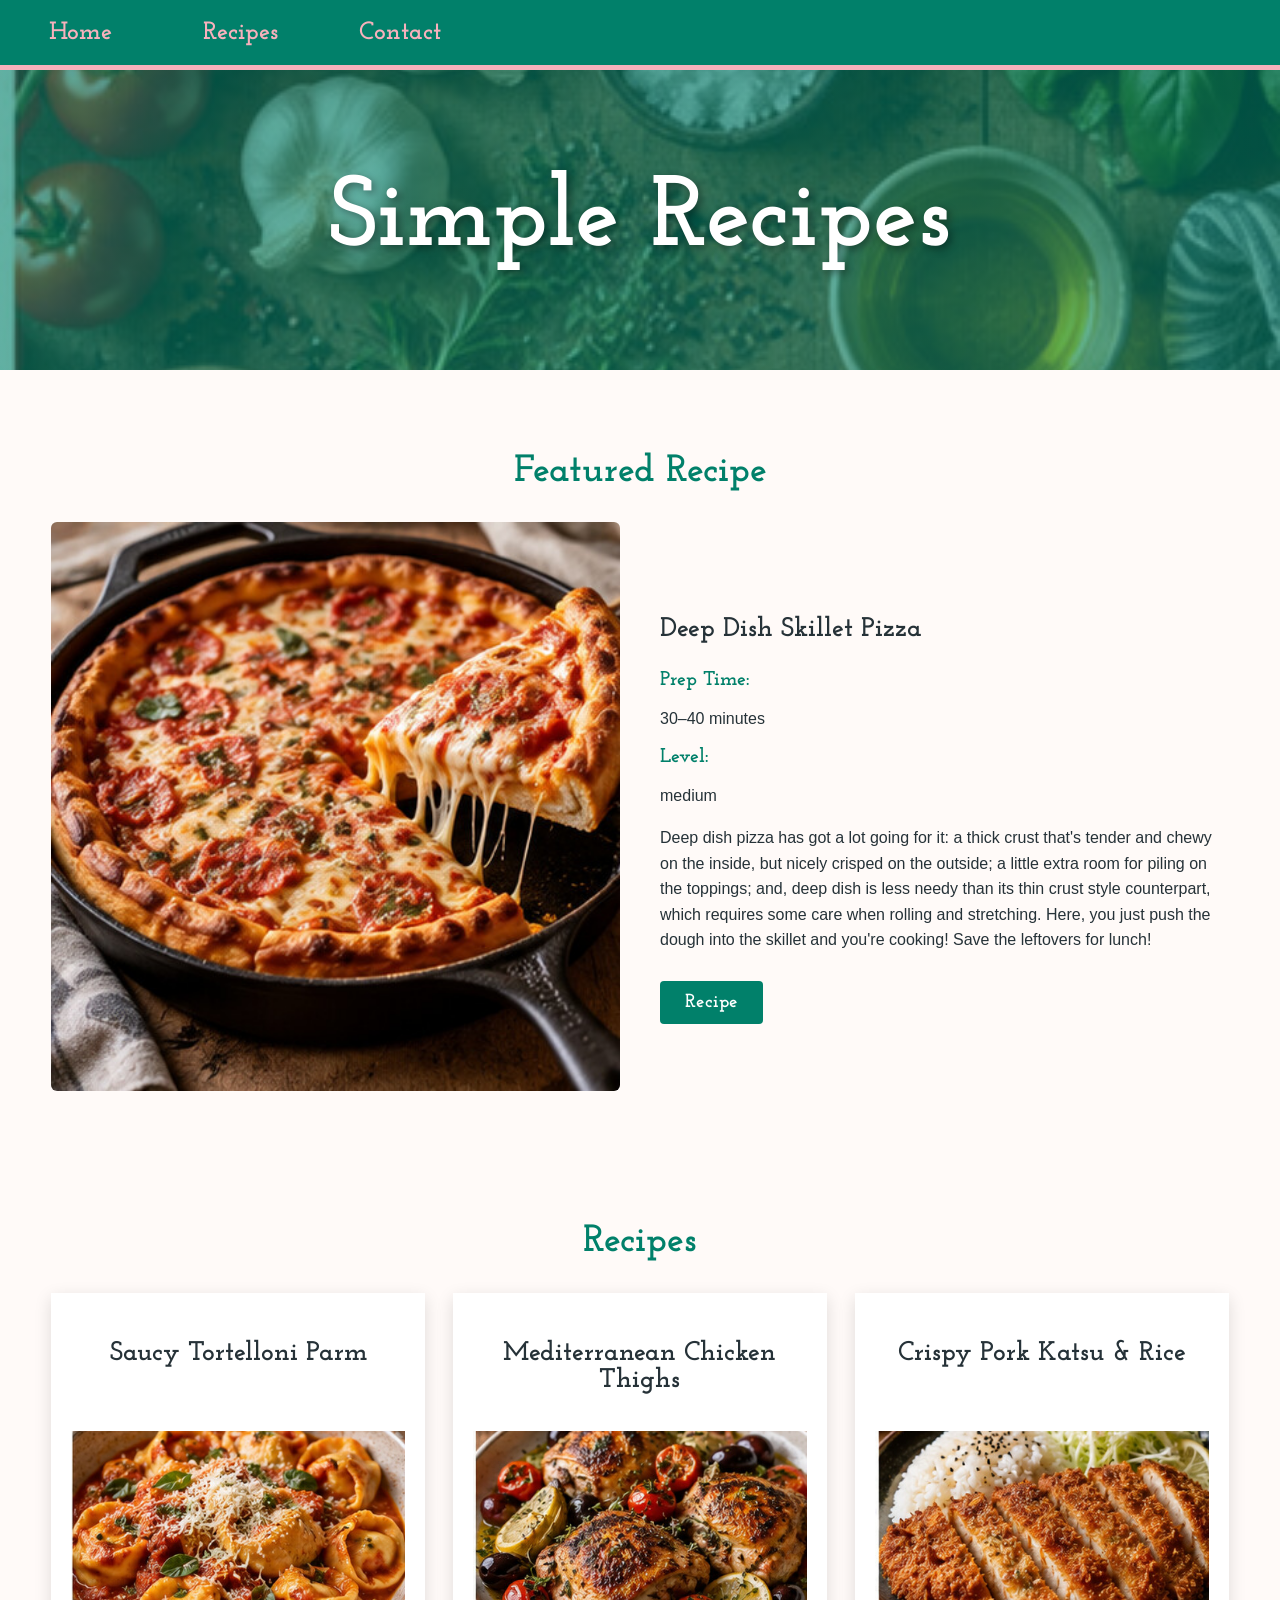
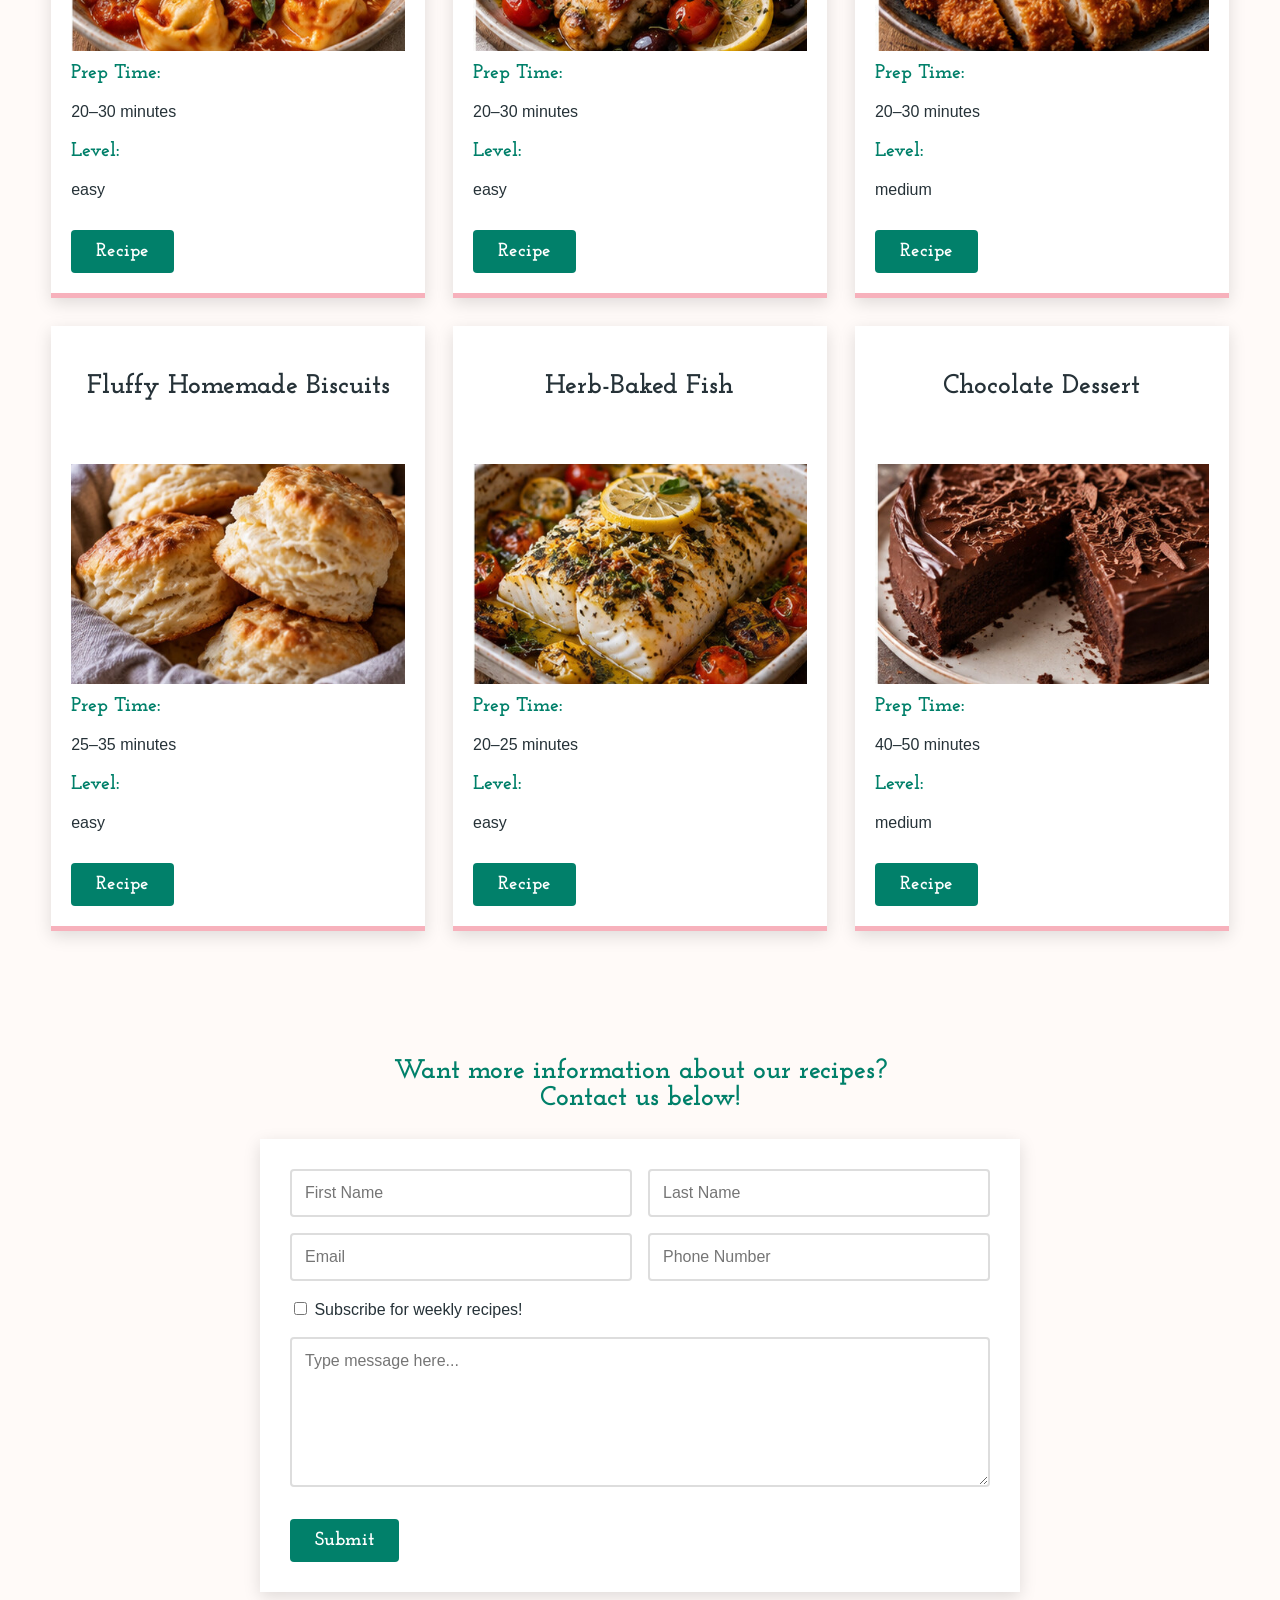
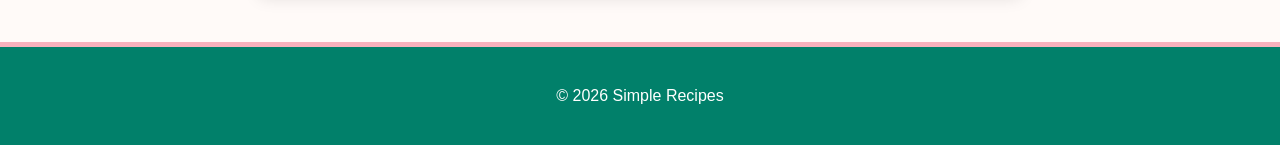
==== simple-recipes/index.html @ d13cb892 "Add files via upload" ====
<!DOCTYPE html>
<html lang="en">
<head>
  <meta charset="UTF-8">
  <meta name="viewport" content="width=device-width, initial-scale=1.0">
  <title>Simple Recipes</title>
  <link rel="stylesheet" href="css/style.css">
</head>
<body>
  <!-- NAVBAR -->
  <nav class="nav-bar">
    <ul>
      <li><a href="#">Home</a></li>
      <li class="drop">
        <a href="#recipes">Recipes</a>
        <div class="rollover-menu">
          <a href="#featured">Featured Recipe</a>
          <a href="#pasta">Pasta</a>
          <a href="#chicken">Chicken</a>
          <a href="#pork">Pork</a>
          <a href="#biscuits">Biscuits</a>
          <a href="#fish">Fish</a>
          <a href="#dessert">Dessert</a>
        </div>
      </li>
      <li><a href="#contact">Contact</a></li>
    </ul>
  </nav>

  <!-- HEADER -->
  <header>
    <h1>Simple Recipes</h1>
  </header>

  <!-- RECIPES -->
  <main id="recipes">
    <section>
      <div id="featured" class="featured-recipe">
        <h2>Featured Recipe</h2>
        <div class="featured-content">
          <div><img src="images/skillet-pizza.jpeg" alt="Deep Dish Skillet Pizza"></div>
          <div>
            <h3>Deep Dish Skillet Pizza</h3>
            <h4>Prep Time:</h4>
            <p>30–40 minutes</p>
            <h4>Level:</h4>
            <p>medium</p>
            <p>Deep dish pizza has got a lot going for it: a thick crust that's tender and chewy on the inside, but nicely crisped on the outside; a little extra room for piling on the toppings; and, deep dish is less needy than its thin crust style counterpart, which requires some care when rolling and stretching. Here, you just push the dough into the skillet and you're cooking! Save the leftovers for lunch!</p>
            <a class="recipe-button" href="#">Recipe</a>
          </div>
        </div>
      </div>

      <div class="recipes">
        <h2>Recipes</h2>
        <div class="recipe-grid">
          <article id="pasta" class="recipe-card">
            <h3>Saucy Tortelloni Parm</h3>
            <img src="images/tortelloni.jpeg" alt="Saucy Tortelloni Parm">
            <h4>Prep Time:</h4><p>20–30 minutes</p>
            <h4>Level:</h4><p>easy</p>
            <a class="recipe-button" href="#">Recipe</a>
          </article>
          <article id="chicken" class="recipe-card">
            <h3>Mediterranean Chicken Thighs</h3>
            <img src="images/chicken.jpeg" alt="Mediterranean Chicken Thighs">
            <h4>Prep Time:</h4><p>20–30 minutes</p>
            <h4>Level:</h4><p>easy</p>
            <a class="recipe-button" href="#">Recipe</a>
          </article>
          <article id="pork" class="recipe-card">
            <h3>Crispy Pork Katsu &amp; Rice</h3>
            <img src="images/pork.jpeg" alt="Crispy Pork Katsu and Rice">
            <h4>Prep Time:</h4><p>20–30 minutes</p>
            <h4>Level:</h4><p>medium</p>
            <a class="recipe-button" href="#">Recipe</a>
          </article>
          <article id="biscuits" class="recipe-card">
            <h3>Fluffy Homemade Biscuits</h3>
            <img src="images/biscuits.jpeg" alt="Fluffy Homemade Biscuits">
            <h4>Prep Time:</h4><p>25–35 minutes</p>
            <h4>Level:</h4><p>easy</p>
            <a class="recipe-button" href="#">Recipe</a>
          </article>
          <article id="fish" class="recipe-card">
            <h3>Herb-Baked Fish</h3>
            <img src="images/fish.jpeg" alt="Herb-Baked Fish">
            <h4>Prep Time:</h4><p>20–25 minutes</p>
            <h4>Level:</h4><p>easy</p>
            <a class="recipe-button" href="#">Recipe</a>
          </article>
          <article id="dessert" class="recipe-card">
            <h3>Chocolate Dessert</h3>
            <img src="images/dessert.jpeg" alt="Chocolate Dessert">
            <h4>Prep Time:</h4><p>40–50 minutes</p>
            <h4>Level:</h4><p>medium</p>
            <a class="recipe-button" href="#">Recipe</a>
          </article>
        </div>
      </div>
    </section>

    <!-- CONTACT -->
    <section id="contact" class="contact-section">
      <h3>Want more information about our recipes?<br>Contact us below!</h3>
      <form>
        <div class="form-row">
          <input type="text" name="firstName" placeholder="First Name">
          <input type="text" name="lastName" placeholder="Last Name">
        </div>
        <div class="form-row">
          <input type="email" name="email" placeholder="Email">
          <input type="tel" name="phone" placeholder="Phone Number">
        </div>
        <label class="subscription">
          <input type="checkbox" name="subscription">
          Subscribe for weekly recipes!
        </label>
        <textarea name="message" placeholder="Type message here..."></textarea>
        <input type="submit" value="Submit">
      </form>
    </section>
  </main>

  <footer><p>&copy; 2026 Simple Recipes</p></footer>
</body>
</html>
---- simple-recipes/css/style.css ----
@import url('https://fonts.googleapis.com/css2?family=Josefin+Slab:wght@400;600;800&display=swap');

:root {
  --green: rgb(1, 128, 106);
  --mint: rgb(149, 238, 223);
  --pink: rgb(247, 177, 188);
  --white: #fff;
  --dark: #263238;
}

* { box-sizing: border-box; }

html {
  overflow-x: hidden;
  scroll-behavior: smooth;
}

body {
  margin: 0;
  color: var(--dark);
  font-family: Arial, Helvetica, sans-serif;
  background: #fffaf8;
}

/* NAVBAR */
.nav-bar {
  position: sticky;
  top: 0;
  z-index: 9;
}

.nav-bar ul {
  display: flex;
  align-items: center;
  margin: 0;
  padding: 0;
  list-style-type: none;
  background-color: var(--green);
  border-bottom: 5px solid var(--pink);
}

.nav-bar a {
  display: block;
  width: 160px;
  padding: 20px;
  color: var(--pink);
  font-family: 'Josefin Slab', serif;
  font-size: 25px;
  font-weight: 800;
  text-align: center;
  text-decoration: none;
  transition: background-color .3s ease-in;
}

.nav-bar a:hover {
  color: white;
  background-color: var(--mint);
  box-shadow: 0 8px 16px rgba(0, 0, 0, .7);
}

.drop { position: relative; }

.rollover-menu {
  display: none;
  position: absolute;
  left: 0;
  background-color: white;
  box-shadow: 0 8px 16px rgba(0, 0, 0, .2);
}

.rollover-menu a {
  width: 230px;
  color: var(--green);
  font-size: 20px;
  text-align: left;
}

.drop:hover .rollover-menu { display: block; }

/* HEADER */
header {
  min-height: 300px;
  display: grid;
  place-items: center;
  padding: 40px 20px;
  color: white;
  text-align: center;
  background: linear-gradient(rgba(1,128,106,.62), rgba(1,128,106,.62)),
              url('../images/header.jpeg') center/cover no-repeat;
}

header h1 {
  margin: 0;
  font-family: 'Josefin Slab', serif;
  font-size: clamp(52px, 8vw, 100px);
  text-shadow: 3px 3px 8px rgba(0,0,0,.4);
}

main { width: min(1200px, 92%); margin: auto; }
h2, h3, h4 { font-family: 'Josefin Slab', serif; }
h2 { color: var(--green); font-size: 38px; text-align: center; }
h3 { font-size: 27px; }
h4 { margin: 12px 0 3px; color: var(--green); font-size: 20px; }
p { line-height: 1.6; }

.featured-recipe, .recipes, .contact-section { padding: 50px 0; scroll-margin-top: 85px; }
.featured-content { display: grid; grid-template-columns: 1fr 1fr; gap: 40px; align-items: center; }
.featured-content img, .recipe-card img { width: 100%; display: block; object-fit: cover; }
.featured-content img { min-height: 420px; border-radius: 6px; }

.recipe-button,
input[type="submit"] {
  display: inline-block;
  margin-top: 12px;
  border: 0;
  border-radius: 4px;
  padding: 12px 25px;
  color: white;
  background: var(--green);
  font: 800 19px 'Josefin Slab', serif;
  text-decoration: none;
  cursor: pointer;
}

.recipe-button:hover, input[type="submit"]:hover { color: var(--dark); background: var(--mint); }

.recipe-grid { display: grid; grid-template-columns: repeat(3, 1fr); gap: 28px; }
.recipe-card { padding: 20px; background: white; border-bottom: 5px solid var(--pink); box-shadow: 0 5px 16px rgba(0,0,0,.13); scroll-margin-top: 85px; }
.recipe-card img { height: 220px; }
.recipe-card h3 { min-height: 64px; text-align: center; }

/* CONTACT */
.contact-section h3 { color: var(--green); text-align: center; }
form { max-width: 760px; margin: auto; padding: 30px; background: white; box-shadow: 0 5px 16px rgba(0,0,0,.13); }
.form-row { display: grid; grid-template-columns: 1fr 1fr; gap: 16px; }
input[type="text"], input[type="email"], input[type="tel"], textarea {
  width: 100%; margin-bottom: 16px; border: 2px solid #ddd; border-radius: 4px; padding: 13px; font: inherit;
}
input:focus, textarea:focus { outline: 2px solid var(--mint); border-color: var(--green); }
.subscription { display: block; margin: 2px 0 18px; }
textarea { min-height: 150px; resize: vertical; }

footer {
  width: 100%;
  padding: 20px;
  color: white;
  text-align: center;
  background-color: var(--green);
  border-top: 5px solid var(--pink);
}

@media (max-width: 760px) {
  .nav-bar a { width: auto; padding: 16px 12px; font-size: 20px; }
  .rollover-menu a { width: 210px; }
  .featured-content, .recipe-grid, .form-row { grid-template-columns: 1fr; }
  .featured-content img { min-height: 280px; }
  .recipe-card h3 { min-height: 0; }
}
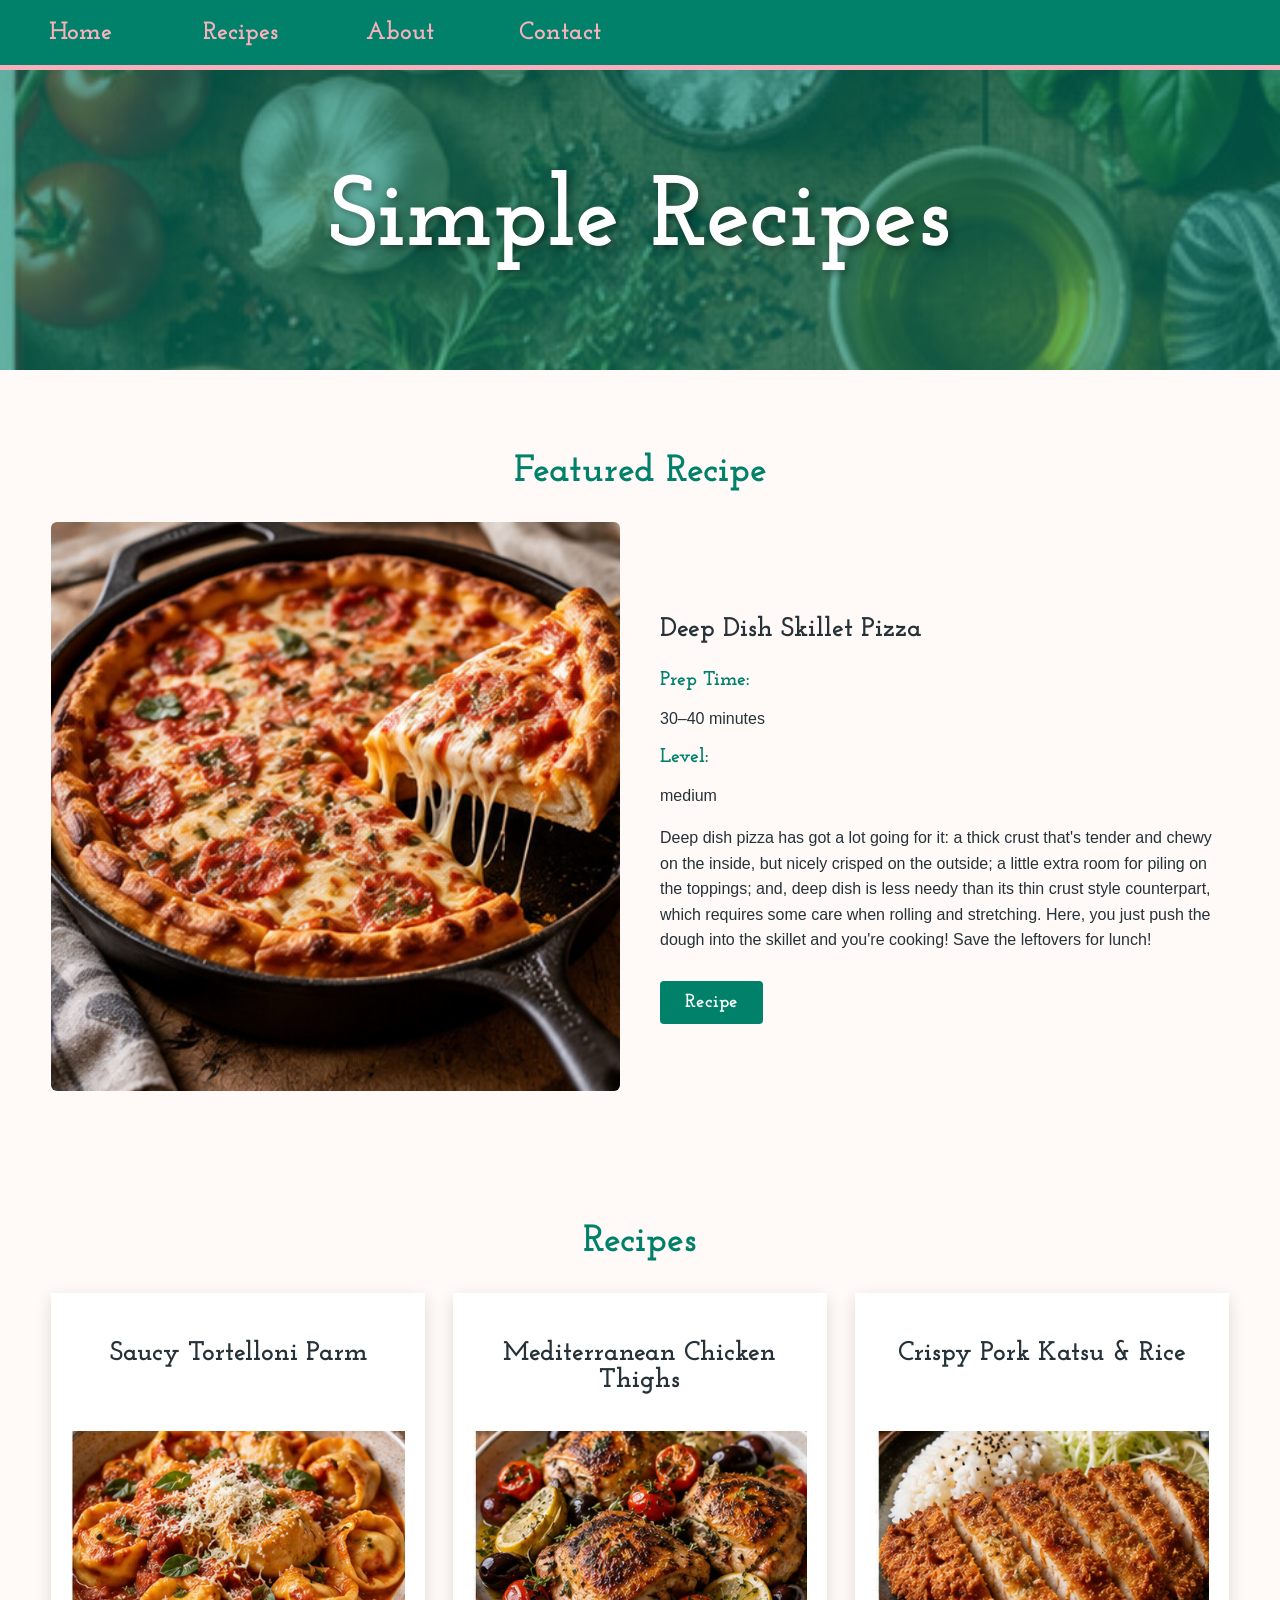
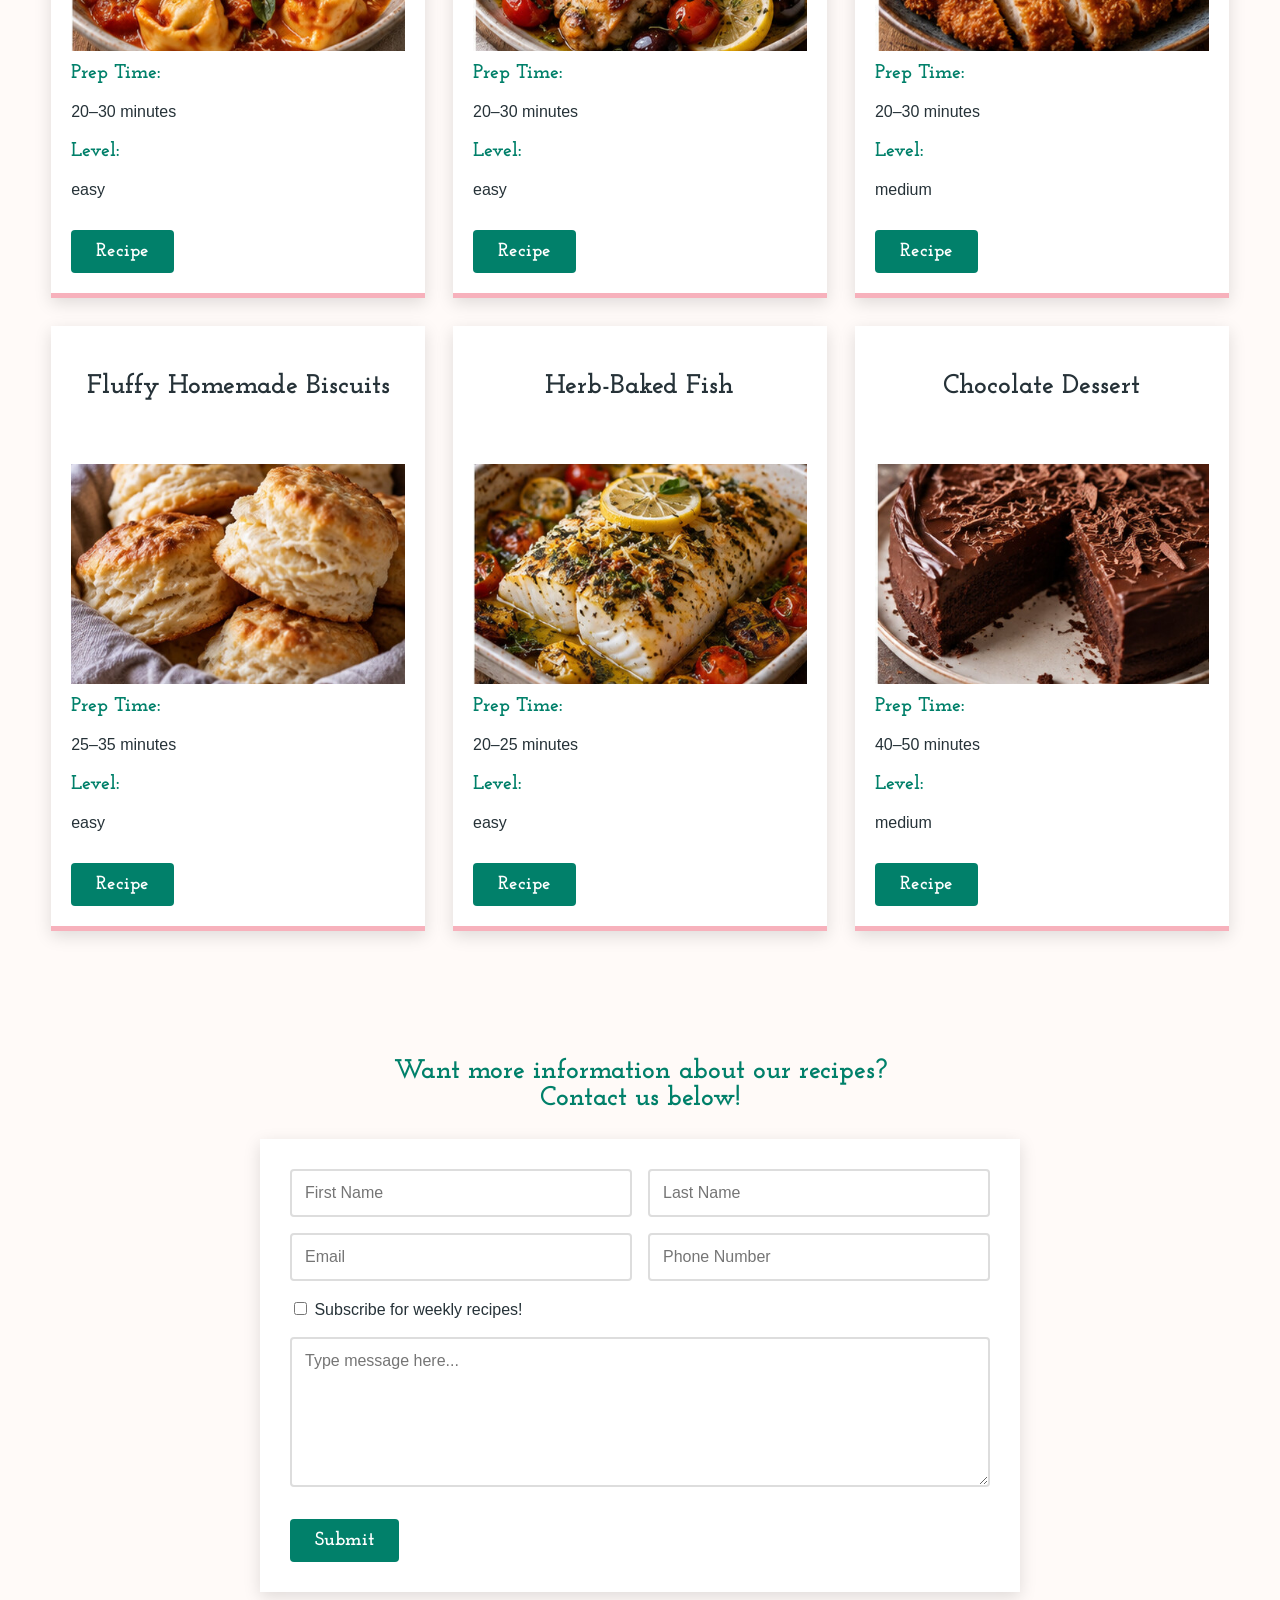
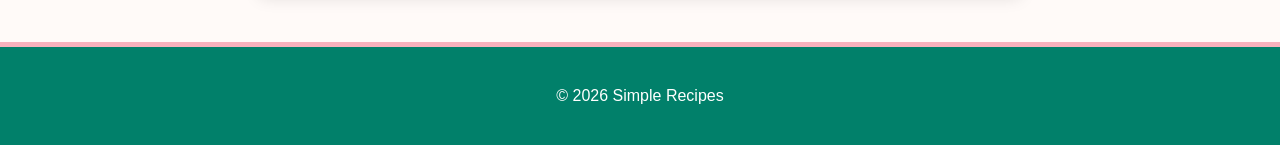
==== commit 5a5b4452: "Update index.html" ====
--- a/simple-recipes/index.html
+++ b/simple-recipes/index.html
@@ -23,6 +23,7 @@
           <a href="#dessert">Dessert</a>
         </div>
       </li>
+      <li><a href="#about">About</a></li>
       <li><a href="#contact">Contact</a></li>
     </ul>
   </nav>
--- a/simple-recipes/css/style.css
+++ b/simple-recipes/css/style.css
@@ -156,3 +156,20 @@
   .featured-content img { min-height: 280px; }
   .recipe-card h3 { min-height: 0; }
 }
+
+.about-section {
+    margin-top: 30px;
+    padding: 50px 8%;
+    scroll-margin-top: 85px;
+    background-color: white;
+    border-top: 5px solid rgb(247, 177, 188);
+    border-bottom: 5px solid rgb(247, 177, 188);
+    text-align: center;
+}
+
+.about-section p {
+    max-width: 850px;
+    margin: 15px auto;
+    font-size: 18px;
+    line-height: 1.6;
+}
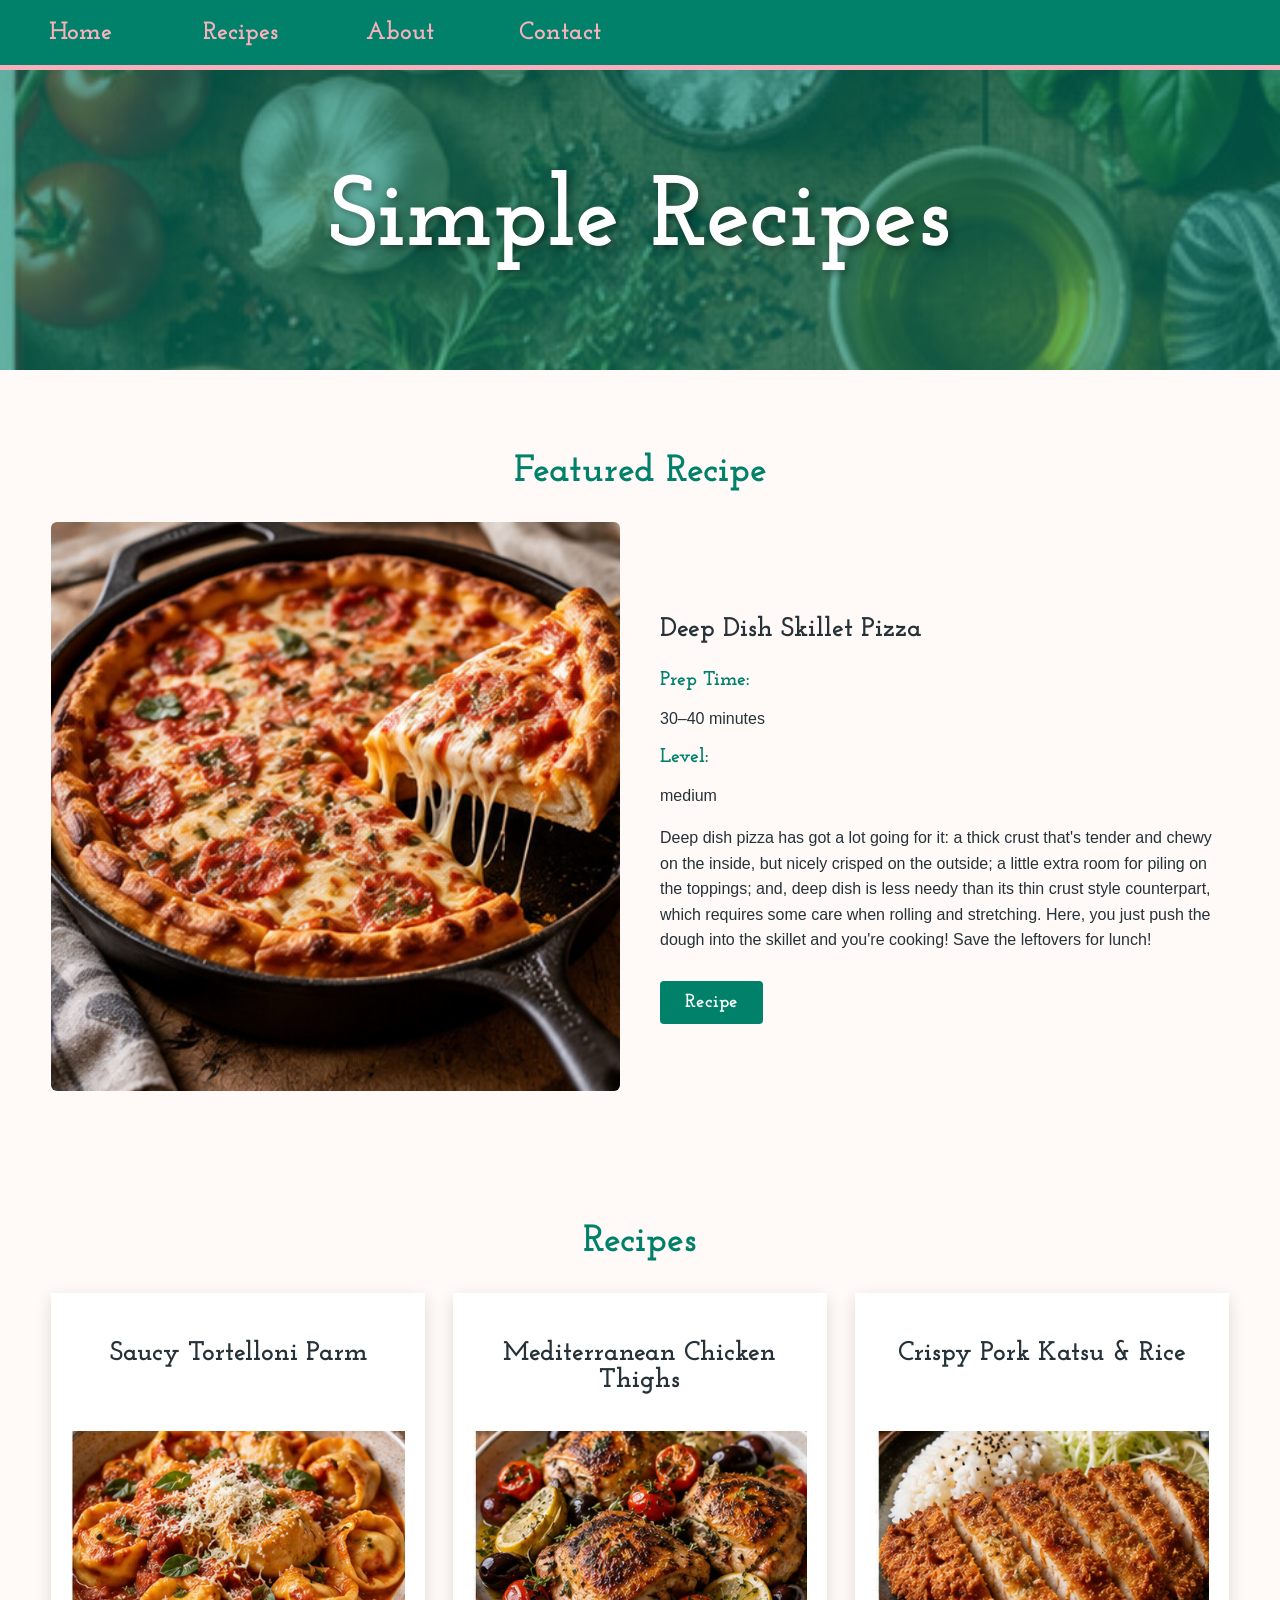
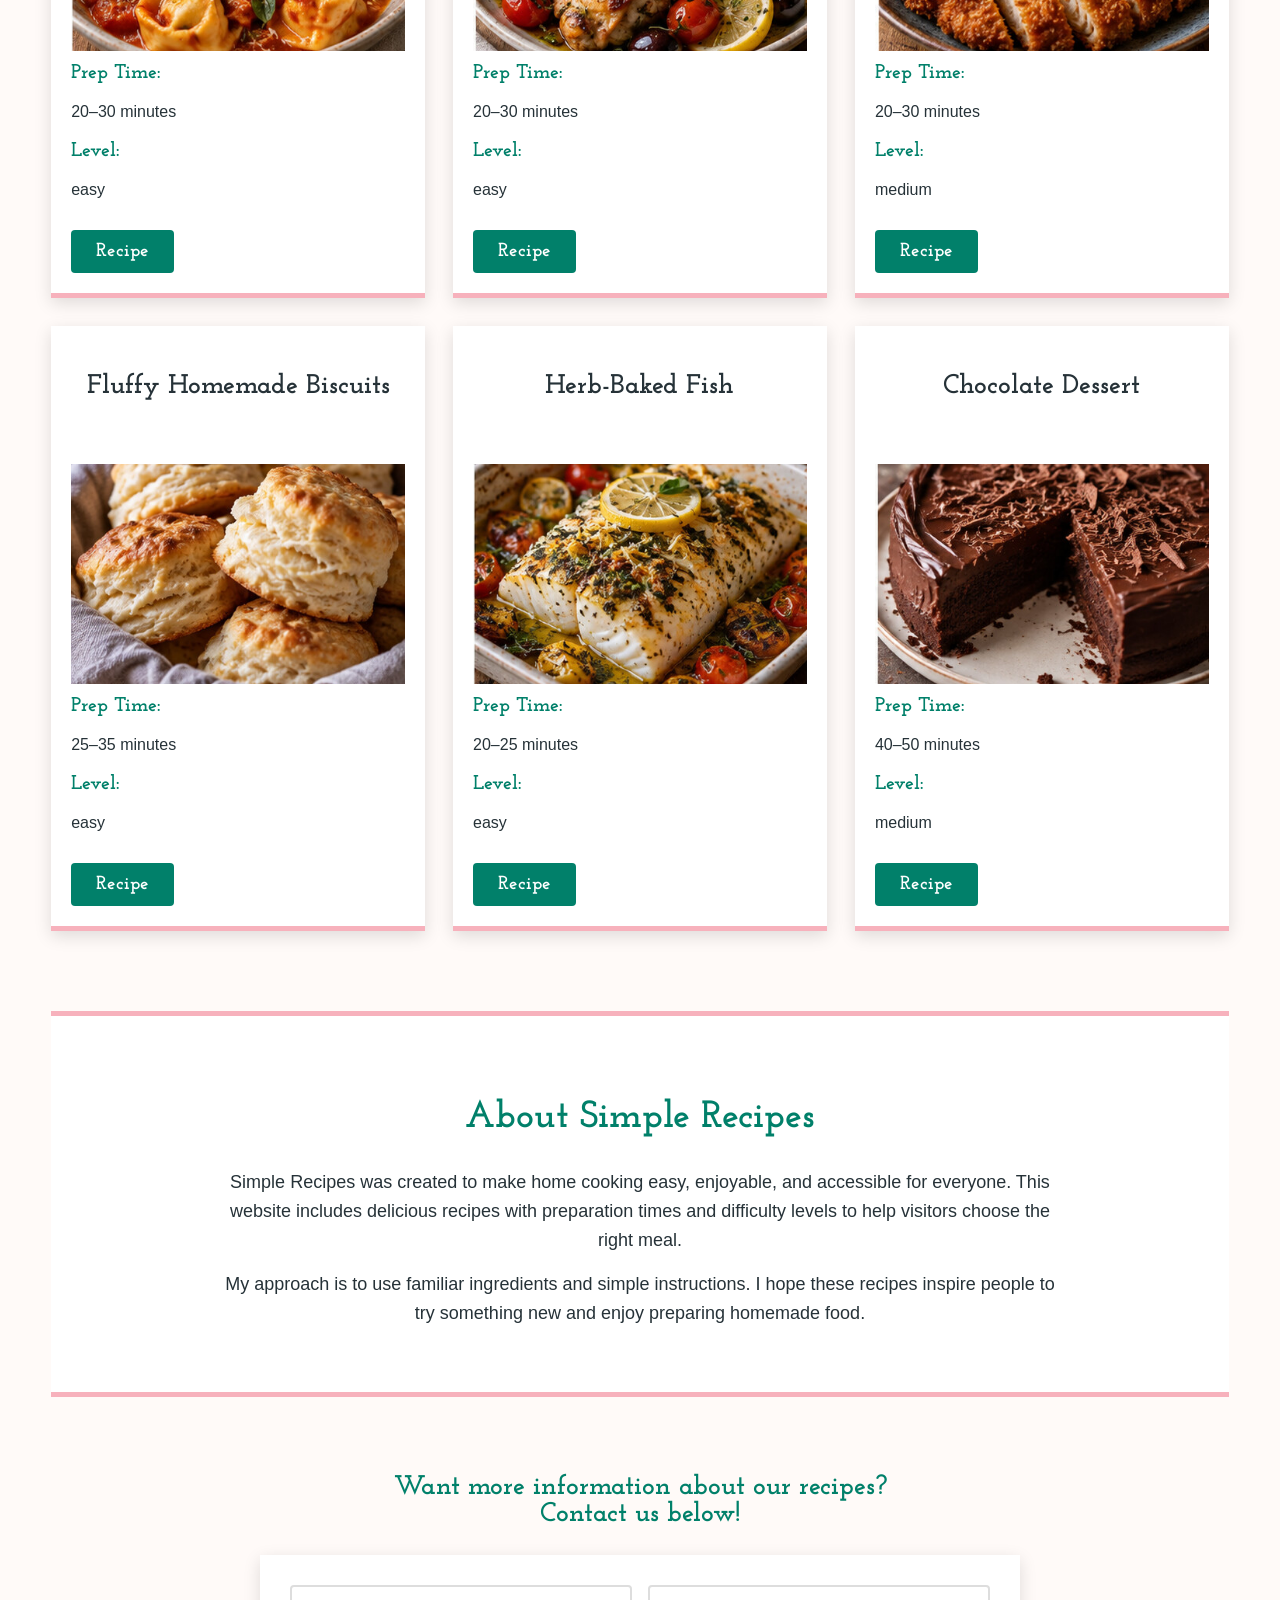
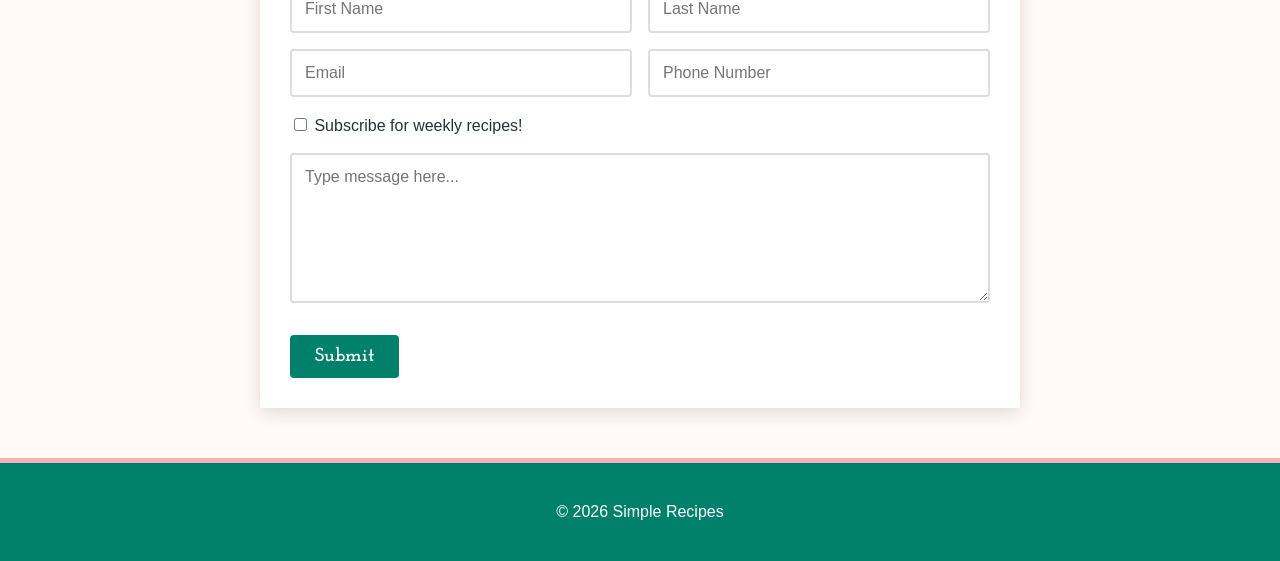
==== commit 95333b02: "Update index.html" ====
--- a/simple-recipes/index.html
+++ b/simple-recipes/index.html
@@ -100,7 +100,23 @@
         </div>
       </div>
     </section>
+<!-- ABOUT -->
+<section id="about" class="about-section">
+    <h2>About Simple Recipes</h2>
 
+    <p>
+        Simple Recipes was created to make home cooking easy, enjoyable,
+        and accessible for everyone. This website includes delicious
+        recipes with preparation times and difficulty levels to help
+        visitors choose the right meal.
+    </p>
+
+    <p>
+        My approach is to use familiar ingredients and simple instructions.
+        I hope these recipes inspire people to try something new and enjoy
+        preparing homemade food.
+    </p>
+</section>
     <!-- CONTACT -->
     <section id="contact" class="contact-section">
       <h3>Want more information about our recipes?<br>Contact us below!</h3>
